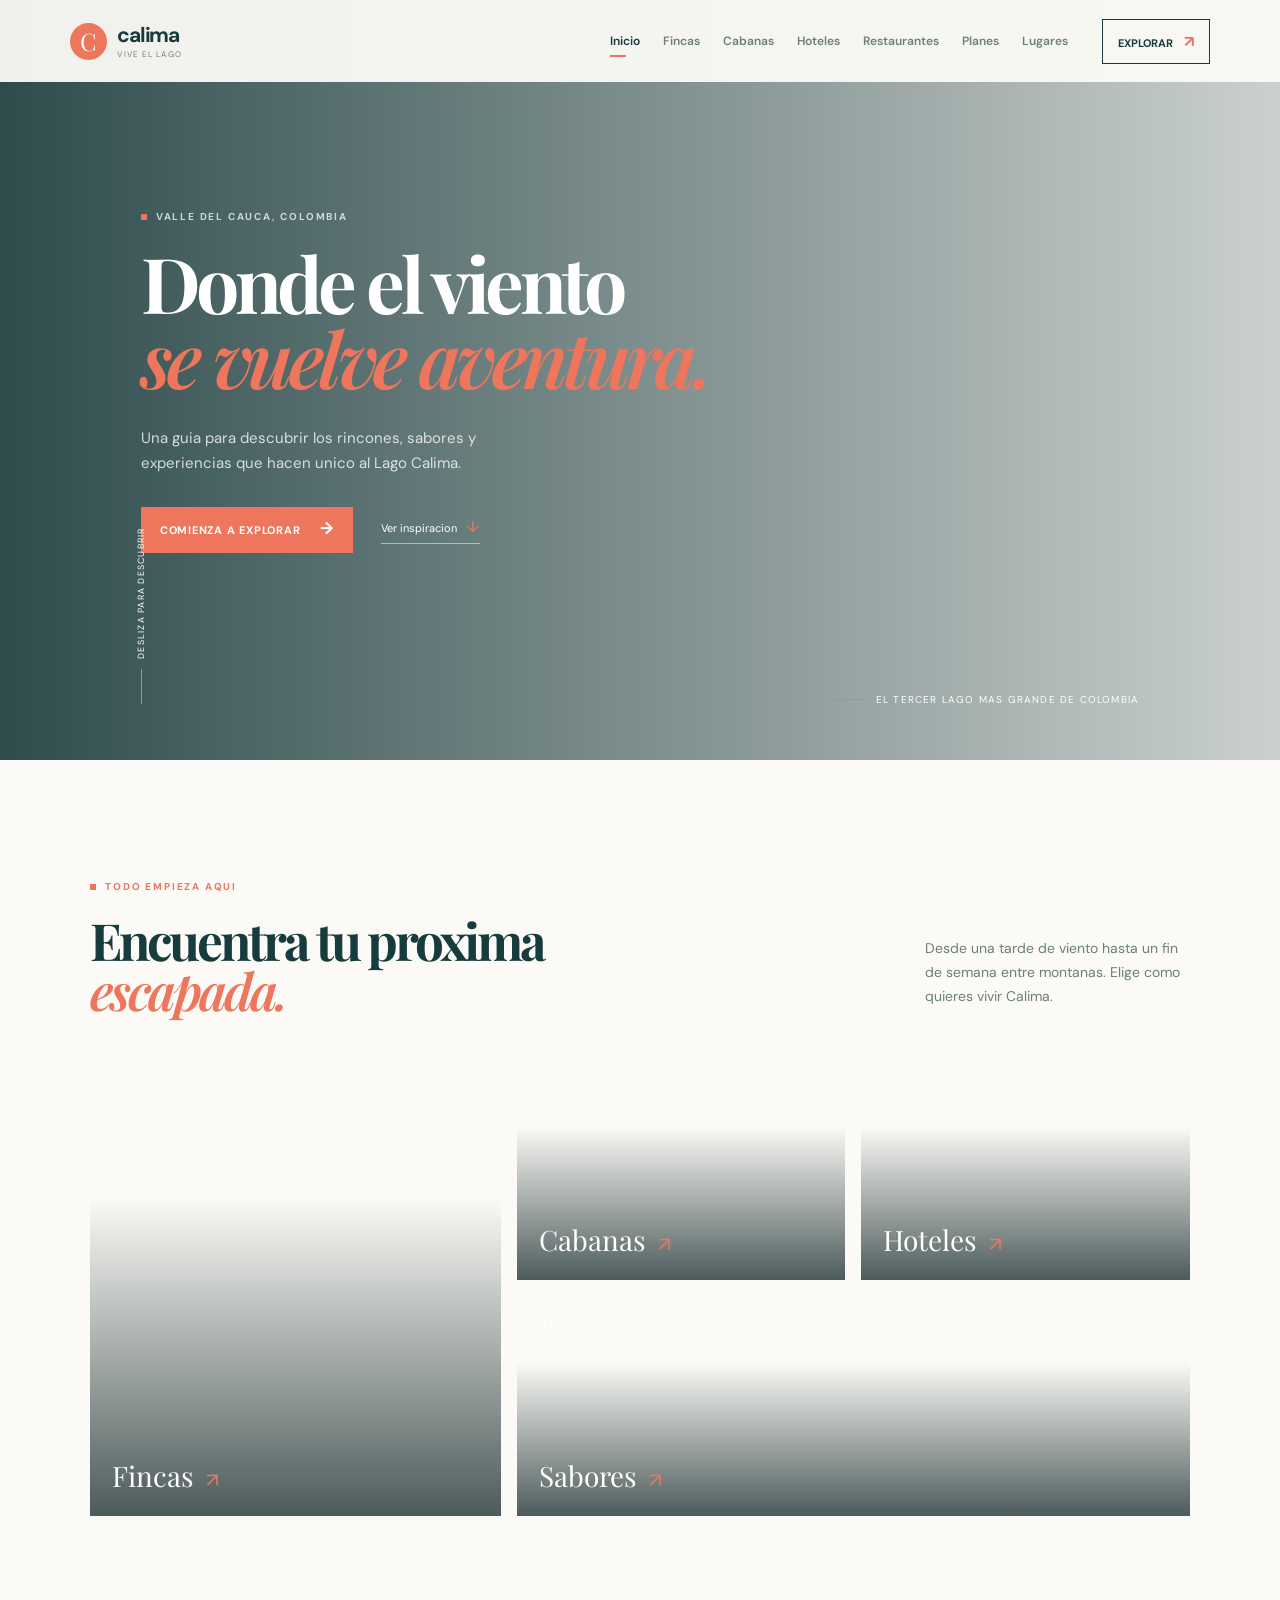
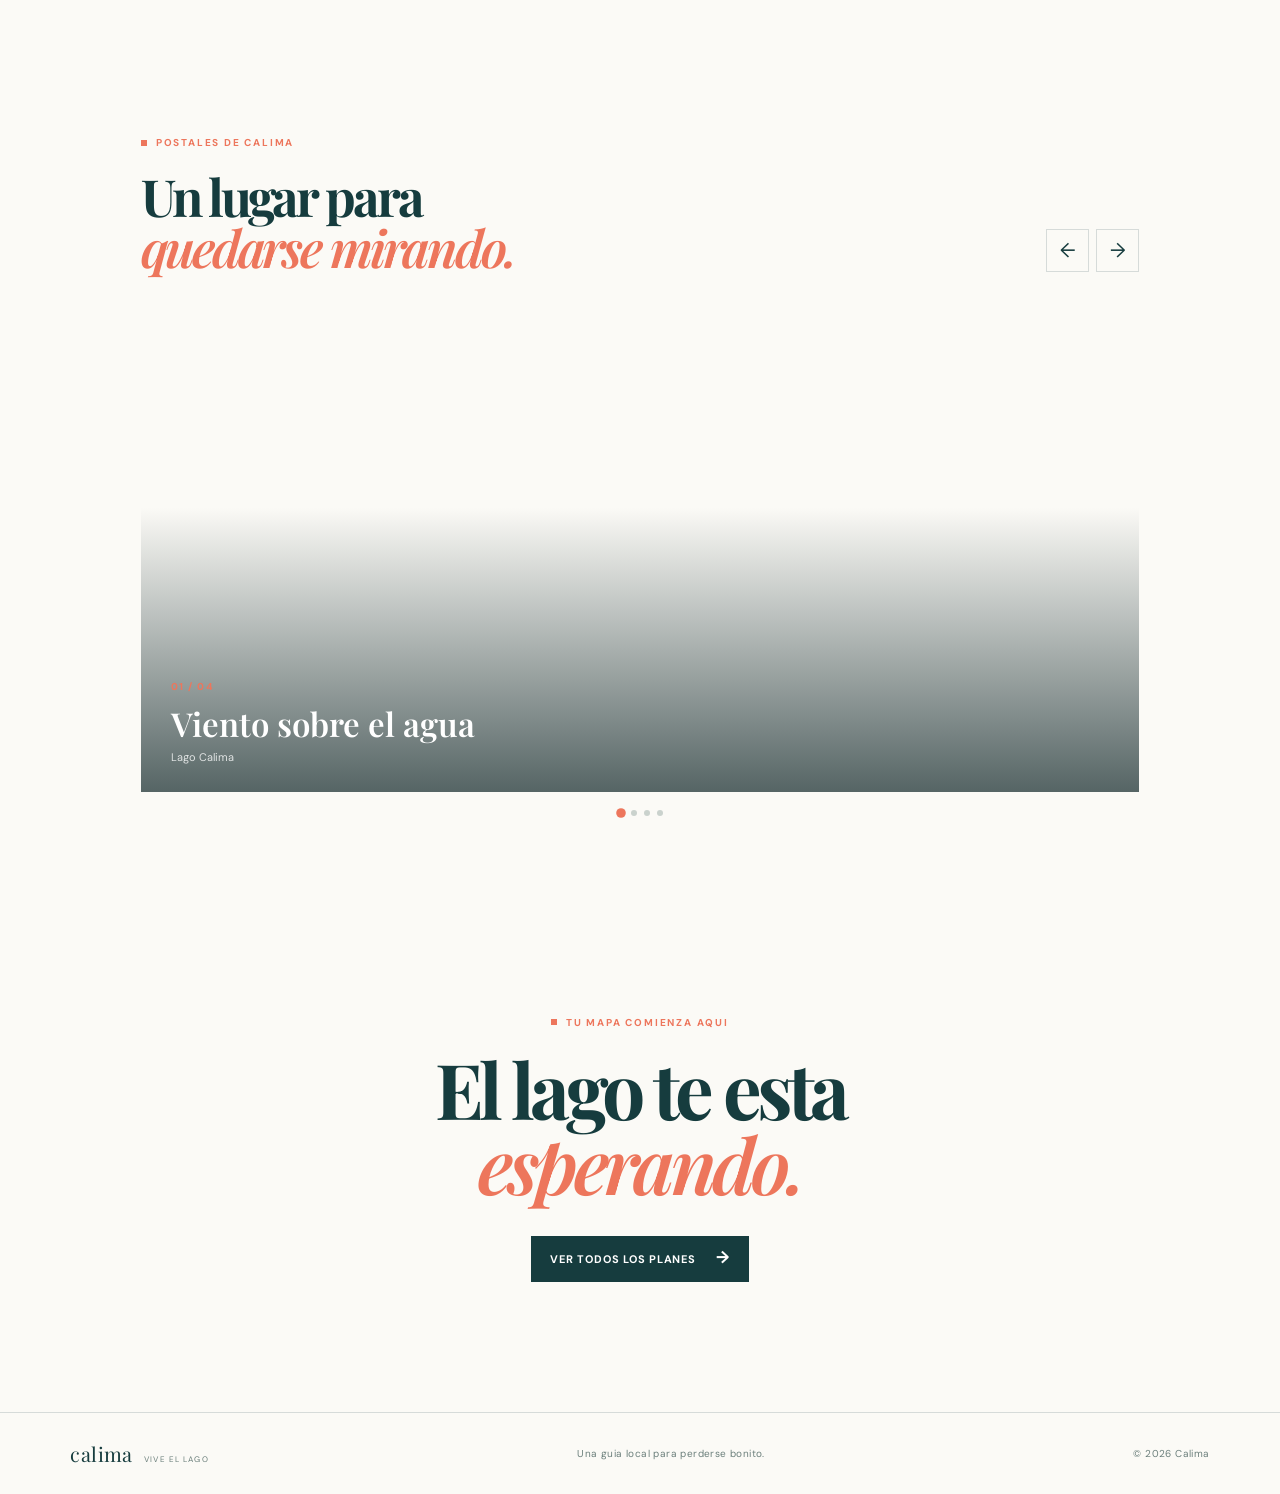
==== index.html @ ca19618e "Propuesta Inicial de web TurismoLagoCalima" ====
<!doctype html>
<html lang="es">
<head>
  <meta charset="UTF-8">
  <meta name="viewport" content="width=device-width, initial-scale=1.0">
  <meta name="description" content="Descubre hospedajes, sabores y experiencias alrededor del Lago Calima.">
  <title>Calima | Descubre el lago</title>
  <link rel="preconnect" href="https://fonts.googleapis.com">
  <link rel="preconnect" href="https://fonts.gstatic.com" crossorigin>
  <link href="https://fonts.googleapis.com/css2?family=DM+Sans:wght@400;500;600;700&family=Playfair+Display:wght@600;700&display=swap" rel="stylesheet">
  <link rel="stylesheet" href="styles.css">
</head>
<body>
  <header class="site-header">
    <a class="brand" href="index.html" aria-label="Calima, inicio">
      <span class="brand-mark" aria-hidden="true">C</span>
      <span><strong>calima</strong><small>vive el lago</small></span>
    </a>

    <button class="menu-toggle" type="button" aria-label="Abrir menu" aria-expanded="false" aria-controls="main-nav">
      <span></span><span></span><span></span>
    </button>

    <nav id="main-nav" class="main-nav" aria-label="Navegacion principal">
      <a class="active" href="index.html">Inicio</a>
      <a href="fincas.html">Fincas</a>
      <a href="cabanas.html">Cabanas</a>
      <a href="hoteles.html">Hoteles</a>
      <a href="restaurantes.html">Restaurantes</a>
      <a href="planes.html">Planes</a>
      <a href="lugares.html">Lugares</a>
    </nav>

    <a class="header-action" href="#explora">Explorar <span aria-hidden="true">&#8599;</span></a>
  </header>

  <main>
    <section class="hero" aria-labelledby="hero-title">
      <div class="hero-content">
        <p class="eyebrow"><span></span> Valle del Cauca, Colombia</p>
        <h1 id="hero-title">Donde el viento<br><em>se vuelve aventura.</em></h1>
        <p class="hero-copy">Una guia para descubrir los rincones, sabores y experiencias que hacen unico al Lago Calima.</p>
        <div class="hero-actions">
          <a class="button button-primary" href="#explora">Comienza a explorar <span aria-hidden="true">&#8594;</span></a>
          <a class="text-link" href="#galeria">Ver inspiracion <span aria-hidden="true">&#8595;</span></a>
        </div>
      </div>
      <div class="hero-note"><span class="note-line"></span><span>El tercer lago mas grande de Colombia</span></div>
      <div class="scroll-cue"><span></span> Desliza para descubrir</div>
    </section>

    <section id="explora" class="explore-section section-shell" aria-labelledby="explore-title">
      <div class="section-heading">
        <div>
          <p class="eyebrow eyebrow-dark"><span></span> Todo empieza aqui</p>
          <h2 id="explore-title">Encuentra tu proxima<br><em>escapada.</em></h2>
        </div>
        <p>Desde una tarde de viento hasta un fin de semana entre montanas. Elige como quieres vivir Calima.</p>
      </div>
      <div class="category-grid">
        <a class="category-card category-tall" href="fincas.html"><span class="card-number">01</span><span class="category-name">Fincas <i>&#8599;</i></span></a>
        <a class="category-card category-cabins" href="cabanas.html"><span class="card-number">02</span><span class="category-name">Cabanas <i>&#8599;</i></span></a>
        <a class="category-card category-hotels" href="hoteles.html"><span class="card-number">03</span><span class="category-name">Hoteles <i>&#8599;</i></span></a>
        <a class="category-card category-food" href="restaurantes.html"><span class="card-number">04</span><span class="category-name">Sabores <i>&#8599;</i></span></a>
      </div>
    </section>

    <section id="galeria" class="gallery-section section-shell" aria-labelledby="gallery-title">
      <div class="gallery-heading">
        <div>
          <p class="eyebrow eyebrow-dark"><span></span> Postales de Calima</p>
          <h2 id="gallery-title">Un lugar para<br><em>quedarse mirando.</em></h2>
        </div>
        <div class="gallery-controls" aria-label="Controles de galeria">
          <button class="gallery-button" id="gallery-prev" type="button" aria-label="Imagen anterior">&#8592;</button>
          <button class="gallery-button" id="gallery-next" type="button" aria-label="Imagen siguiente">&#8594;</button>
        </div>
      </div>
      <div class="gallery-frame">
        <div class="gallery-track" id="gallery-track"></div>
        <div class="gallery-caption"><span id="gallery-counter">01 / 04</span><strong id="gallery-title-current">Viento sobre el agua</strong><span id="gallery-location">Lago Calima</span></div>
      </div>
      <div class="gallery-dots" id="gallery-dots" aria-label="Seleccionar imagen"></div>
    </section>

    <section class="closing-section section-shell">
      <p class="eyebrow eyebrow-dark"><span></span> Tu mapa comienza aqui</p>
      <h2>El lago te esta<br><em>esperando.</em></h2>
      <a class="button button-dark" href="planes.html">Ver todos los planes <span aria-hidden="true">&#8594;</span></a>
    </section>
  </main>

  <footer class="site-footer">
    <span class="brand-footer">calima <small>vive el lago</small></span>
    <span>Una guia local para perderse bonito.</span>
    <span>&copy; 2026 Calima</span>
  </footer>
  <script src="app.js"></script>
</body>
</html>
---- styles.css ----
:root {
  --ink: #163c3e;
  --deep: #0f292b;
  --sand: #f4f0e8;
  --cream: #fbfaf6;
  --coral: #ed765c;
  --muted: #6b7f7b;
  --line: rgba(22, 60, 62, .16);
  --serif: 'Playfair Display', Georgia, serif;
  --sans: 'DM Sans', sans-serif;
}

* { box-sizing: border-box; }
html { scroll-behavior: smooth; }
body { margin: 0; color: var(--ink); background: var(--cream); font-family: var(--sans); }
a { color: inherit; text-decoration: none; }
button { color: inherit; font: inherit; }

.site-header { align-items: center; background: rgba(251, 250, 246, .95); display: flex; gap: 34px; height: 82px; justify-content: space-between; padding: 0 5.5vw; position: absolute; top: 0; width: 100%; z-index: 5; }
.brand { align-items: center; display: flex; gap: 10px; line-height: 1; }
.brand-mark { align-items: center; background: var(--coral); border-radius: 50%; color: white; display: flex; font-family: var(--serif); font-size: 24px; height: 37px; justify-content: center; width: 37px; }
.brand strong { display: block; font-size: 21px; letter-spacing: -.06em; }
.brand small, .brand-footer small { color: var(--muted); display: block; font-size: 8px; letter-spacing: .14em; margin-top: 4px; text-transform: uppercase; }
.main-nav { display: flex; gap: 23px; margin-left: auto; }
.main-nav a { color: var(--muted); font-size: 12px; font-weight: 600; padding: 8px 0; position: relative; }
.main-nav a:hover, .main-nav a.active { color: var(--ink); }
.main-nav a.active::after { background: var(--coral); bottom: 0; content: ''; height: 2px; left: 0; position: absolute; width: 16px; }
.header-action { border: 1px solid var(--ink); font-size: 11px; font-weight: 700; padding: 11px 15px; text-transform: uppercase; }
.header-action span { color: var(--coral); font-size: 16px; margin-left: 8px; }
.menu-toggle { background: transparent; border: 0; cursor: pointer; display: none; padding: 8px; }
.menu-toggle span { background: var(--ink); display: block; height: 2px; margin: 4px 0; width: 22px; }

.hero { background: linear-gradient(90deg, rgba(11, 45, 47, .85), rgba(11, 45, 47, .2)), url('https://images.unsplash.com/photo-1500534623283-312aade485b7?auto=format&fit=crop&w=2000&q=85') center/cover; color: white; height: min(760px, 100vh); min-height: 620px; padding: 210px 11vw 60px; position: relative; }
.hero-content { max-width: 590px; }
.eyebrow { align-items: center; color: rgba(255, 255, 255, .75); display: flex; font-size: 10px; font-weight: 700; gap: 9px; letter-spacing: .18em; margin: 0 0 22px; text-transform: uppercase; }
.eyebrow span { background: var(--coral); display: block; height: 6px; width: 6px; }
.eyebrow-dark { color: var(--coral); }
.hero h1, h2 { font-family: var(--serif); font-size: clamp(45px, 6vw, 83px); letter-spacing: -.06em; line-height: .98; margin: 0; }
h1 em, h2 em { color: var(--coral); font-style: italic; font-weight: 600; }
.hero-copy { color: rgba(255, 255, 255, .78); font-size: 15px; line-height: 1.7; margin: 30px 0; max-width: 385px; }
.hero-actions { align-items: center; display: flex; gap: 28px; }
.button { display: inline-flex; font-size: 11px; font-weight: 700; gap: 20px; letter-spacing: .07em; padding: 16px 19px; text-transform: uppercase; transition: transform .2s, background .2s; }
.button:hover { transform: translateY(-3px); }
.button-primary { background: var(--coral); color: white; }
.button-primary span, .button-dark span { font-size: 17px; line-height: 10px; }
.text-link { border-bottom: 1px solid rgba(255, 255, 255, .5); font-size: 11px; padding-bottom: 6px; }
.text-link span { color: var(--coral); font-size: 16px; margin-left: 6px; }
.hero-note { align-items: center; bottom: 54px; display: flex; font-size: 10px; gap: 11px; letter-spacing: .12em; position: absolute; right: 11vw; text-transform: uppercase; }
.note-line { background: var(--coral); display: block; height: 1px; width: 35px; }
.scroll-cue { align-items: center; bottom: 50px; display: flex; font-size: 9px; gap: 10px; left: 11vw; letter-spacing: .14em; position: absolute; text-transform: uppercase; transform: rotate(-90deg); transform-origin: left center; }
.scroll-cue span { background: var(--coral); height: 1px; width: 35px; }

.section-shell { margin: 0 auto; max-width: 1240px; padding: 120px 5.5vw; }
.explore-section { padding-bottom: 100px; }
.section-heading, .gallery-heading { align-items: end; display: flex; justify-content: space-between; margin-bottom: 45px; }
.section-heading h2, .gallery-heading h2 { font-size: clamp(36px, 4vw, 59px); }
.section-heading > p { color: var(--muted); font-size: 14px; line-height: 1.7; margin: 0 0 7px; max-width: 265px; }
.category-grid { display: grid; gap: 16px; grid-template-columns: 1.25fr 1fr 1fr; grid-template-rows: 220px 220px; }
.category-card { background-position: center; background-size: cover; color: white; display: flex; flex-direction: column; justify-content: space-between; overflow: hidden; padding: 22px; position: relative; transition: transform .3s; }
.category-card::before { background: linear-gradient(0deg, rgba(8, 30, 31, .72), transparent 70%); content: ''; inset: 0; position: absolute; }
.category-card:hover { transform: translateY(-5px); }
.category-tall { background-image: url('https://images.unsplash.com/photo-1564013799919-ab600027ffc6?auto=format&fit=crop&w=900&q=80'); grid-row: span 2; }
.category-cabins { background-image: url('https://images.unsplash.com/photo-1449158743715-0a90ebb6d2d8?auto=format&fit=crop&w=900&q=80'); }
.category-hotels { background-image: url('https://images.unsplash.com/photo-1566073771259-6a8506099945?auto=format&fit=crop&w=900&q=80'); }
.category-food { background-image: url('https://images.unsplash.com/photo-1517248135467-4c7edcad34c4?auto=format&fit=crop&w=900&q=80'); grid-column: 2 / span 2; }
.card-number, .category-name { position: relative; z-index: 1; }
.card-number { font-size: 10px; letter-spacing: .14em; }
.category-name { font-family: var(--serif); font-size: 28px; }
.category-name i { color: var(--coral); font-family: var(--sans); font-size: 20px; font-style: normal; margin-left: 5px; }

.gallery-section { max-width: none; padding-left: 11vw; padding-right: 11vw; }
.gallery-controls { display: flex; gap: 7px; }
.gallery-button { background: transparent; border: 1px solid var(--line); cursor: pointer; font-size: 20px; height: 43px; transition: background .2s, color .2s; width: 43px; }
.gallery-button:hover { background: var(--ink); color: white; }
.gallery-frame { height: 475px; overflow: hidden; position: relative; }
.gallery-track { display: flex; height: 100%; transition: transform .55s cubic-bezier(.22, .61, .36, 1); }
.gallery-slide { background-position: center; background-size: cover; flex: 0 0 100%; position: relative; }
.gallery-slide::after { background: linear-gradient(0deg, rgba(7, 30, 32, .68), transparent 60%); content: ''; inset: 0; position: absolute; }
.gallery-caption { bottom: 28px; color: white; display: flex; flex-direction: column; left: 30px; position: absolute; z-index: 1; }
.gallery-caption span:first-child { color: var(--coral); font-size: 10px; font-weight: 700; letter-spacing: .15em; margin-bottom: 8px; }
.gallery-caption strong { font-family: var(--serif); font-size: 33px; font-weight: 600; }
.gallery-caption span:last-child { font-size: 11px; margin-top: 5px; opacity: .8; }
.gallery-dots { display: flex; gap: 7px; justify-content: center; margin-top: 18px; }
.gallery-dots button { background: #cad2cd; border: 0; border-radius: 50%; cursor: pointer; height: 6px; padding: 0; transition: background .2s, transform .2s; width: 6px; }
.gallery-dots button.active { background: var(--coral); transform: scale(1.6); }

.closing-section { padding-bottom: 130px; padding-top: 80px; text-align: center; }
.closing-section .eyebrow { justify-content: center; }
.closing-section h2 { font-size: clamp(42px, 6vw, 78px); margin-bottom: 35px; }
.button-dark { background: var(--ink); color: white; }
.site-footer { align-items: center; border-top: 1px solid var(--line); color: var(--muted); display: flex; font-size: 10px; justify-content: space-between; letter-spacing: .04em; padding: 27px 5.5vw; }
.brand-footer { color: var(--ink); font-family: var(--serif); font-size: 20px; }
.brand-footer small { display: inline; font-family: var(--sans); margin-left: 6px; }

@media (max-width: 900px) {
  .site-header { gap: 16px; padding: 0 6vw; }
  .menu-toggle { display: block; order: 3; }
  .header-action { margin-left: auto; }
  .main-nav { background: var(--cream); box-shadow: 0 12px 20px rgba(15, 41, 43, .1); display: none; flex-direction: column; gap: 0; left: 0; padding: 20px 6vw; position: absolute; top: 82px; width: 100%; }
  .main-nav.open { display: flex; }
  .main-nav a { padding: 12px 0; }
  .hero { padding-left: 10vw; padding-right: 10vw; }
  .hero-note { right: 10vw; }
  .scroll-cue { left: 10vw; }
}
@media (max-width: 620px) {
  .site-header { height: 70px; }
  .main-nav { top: 70px; }
  .header-action { display: none; }
  .hero { height: 680px; min-height: 0; padding: 170px 8vw 50px; }
  .hero h1 { font-size: 50px; }
  .hero-actions { align-items: flex-start; flex-direction: column; gap: 18px; }
  .hero-note { bottom: 30px; font-size: 8px; right: 8vw; }
  .scroll-cue { display: none; }
  .section-shell { padding: 78px 8vw; }
  .section-heading, .gallery-heading { align-items: flex-start; flex-direction: column; gap: 25px; }
  .category-grid { grid-template-columns: 1fr 1fr; grid-template-rows: 210px 170px 170px; }
  .category-tall { grid-row: span 2; }
  .category-food { grid-column: 1 / span 2; }
  .category-name { font-size: 23px; }
  .gallery-section { padding-left: 8vw; padding-right: 8vw; }
  .gallery-frame { height: 360px; }
  .gallery-caption strong { font-size: 25px; }
  .site-footer { align-items: flex-start; flex-direction: column; gap: 14px; padding: 25px 8vw; }
}
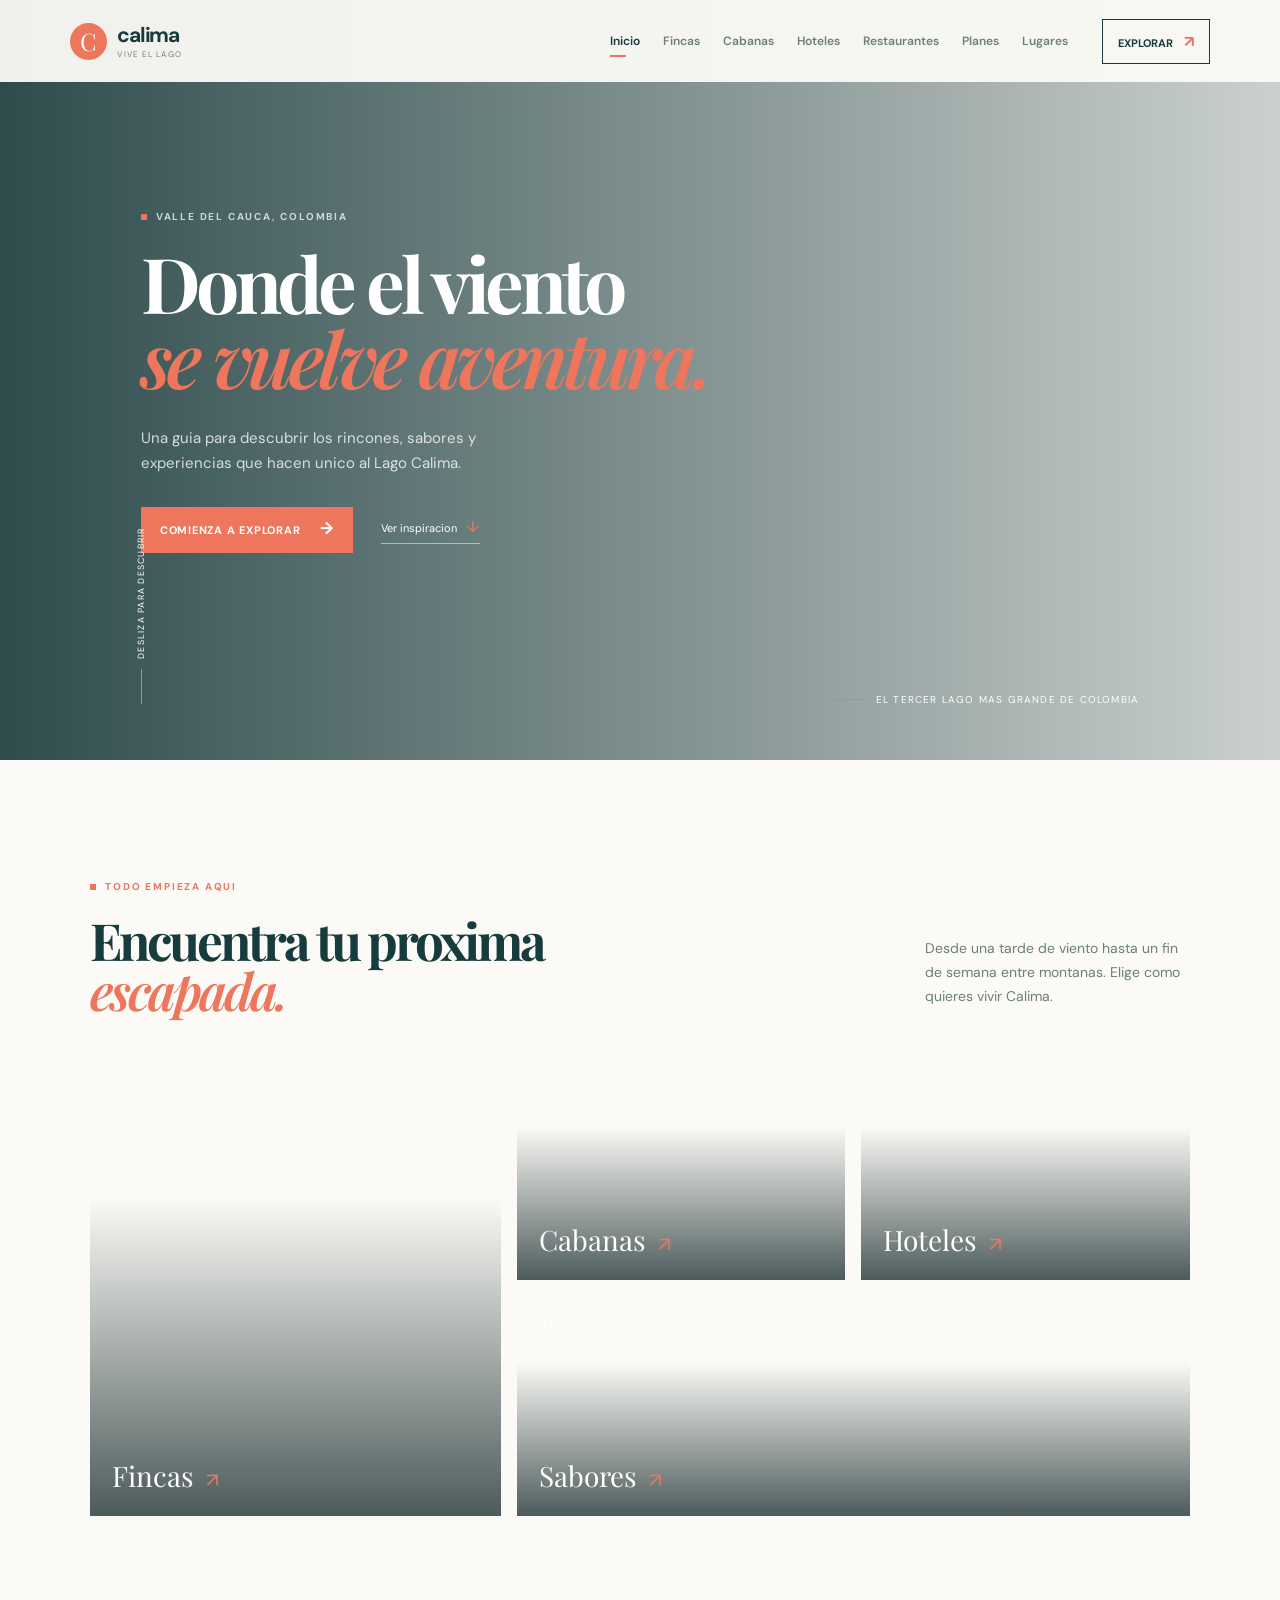
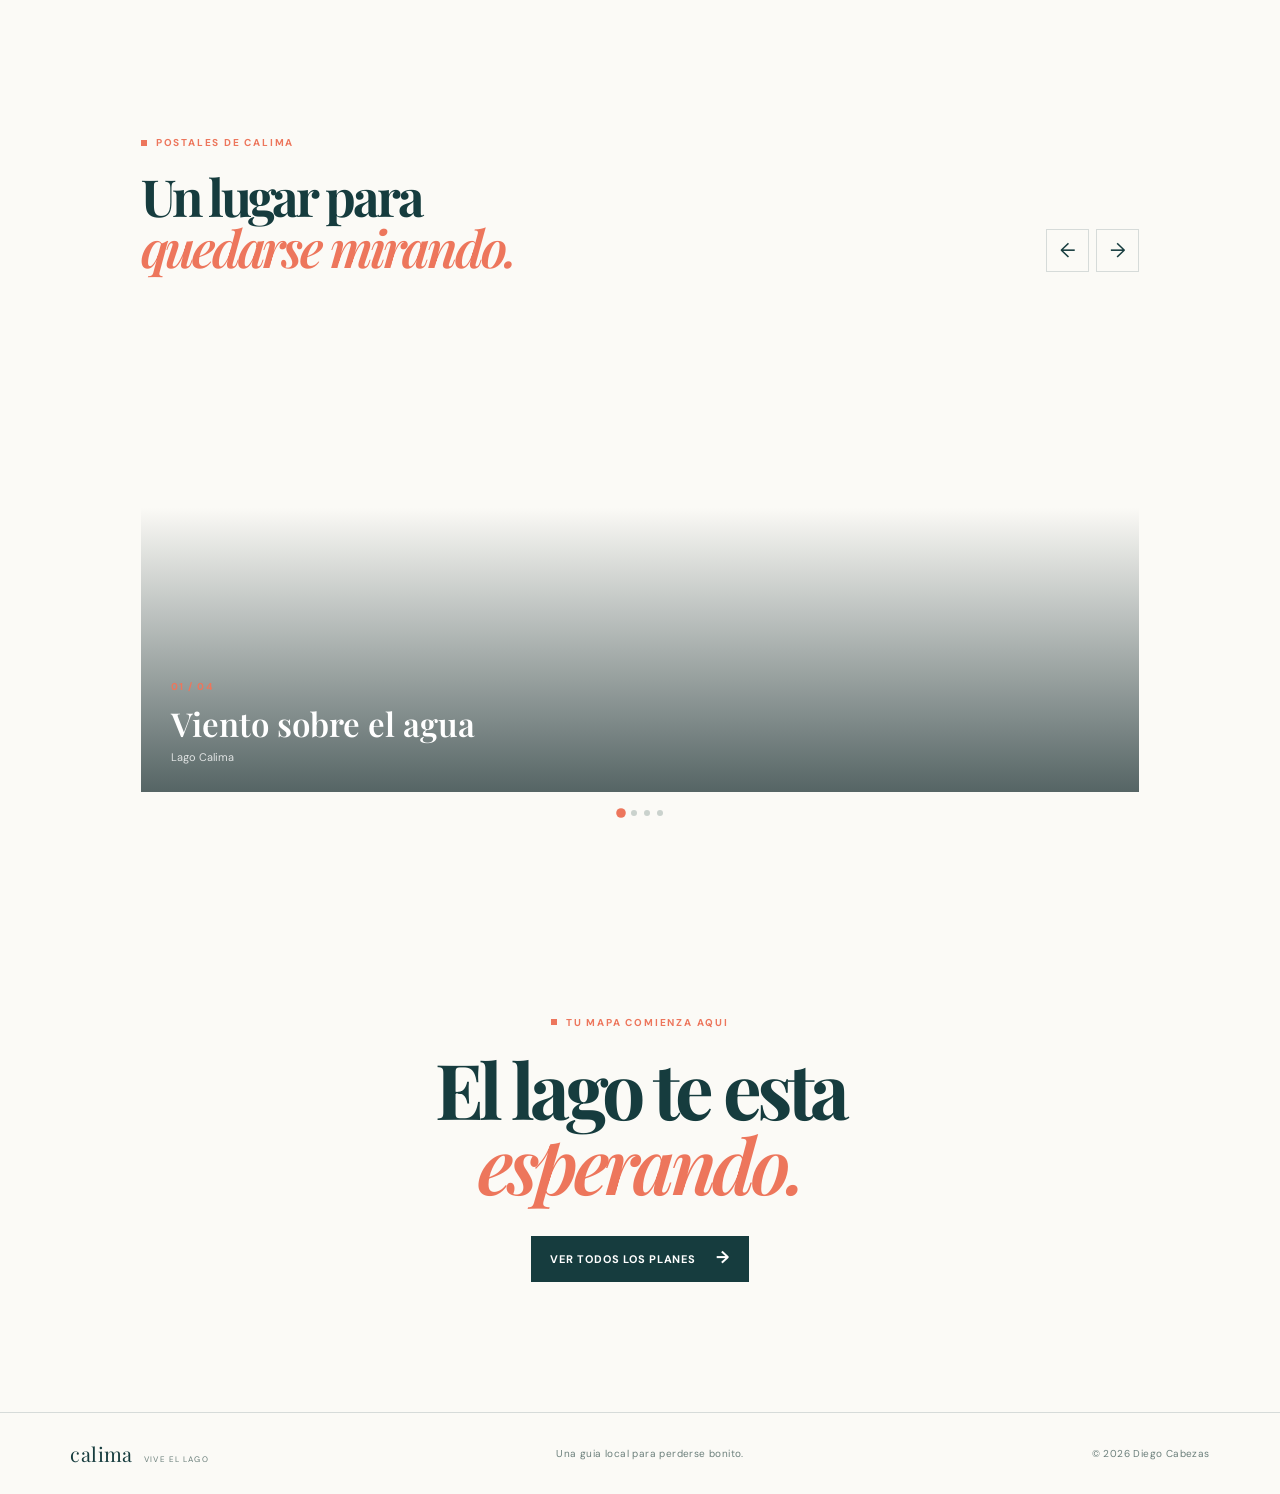
==== commit cac2c88f: "agregar el nombre al index" ====
--- a/index.html
+++ b/index.html
@@ -93,7 +93,7 @@
   <footer class="site-footer">
     <span class="brand-footer">calima <small>vive el lago</small></span>
     <span>Una guia local para perderse bonito.</span>
-    <span>&copy; 2026 Calima</span>
+    <span>&copy; 2026 Diego Cabezas</span>
   </footer>
   <script src="app.js"></script>
 </body>
